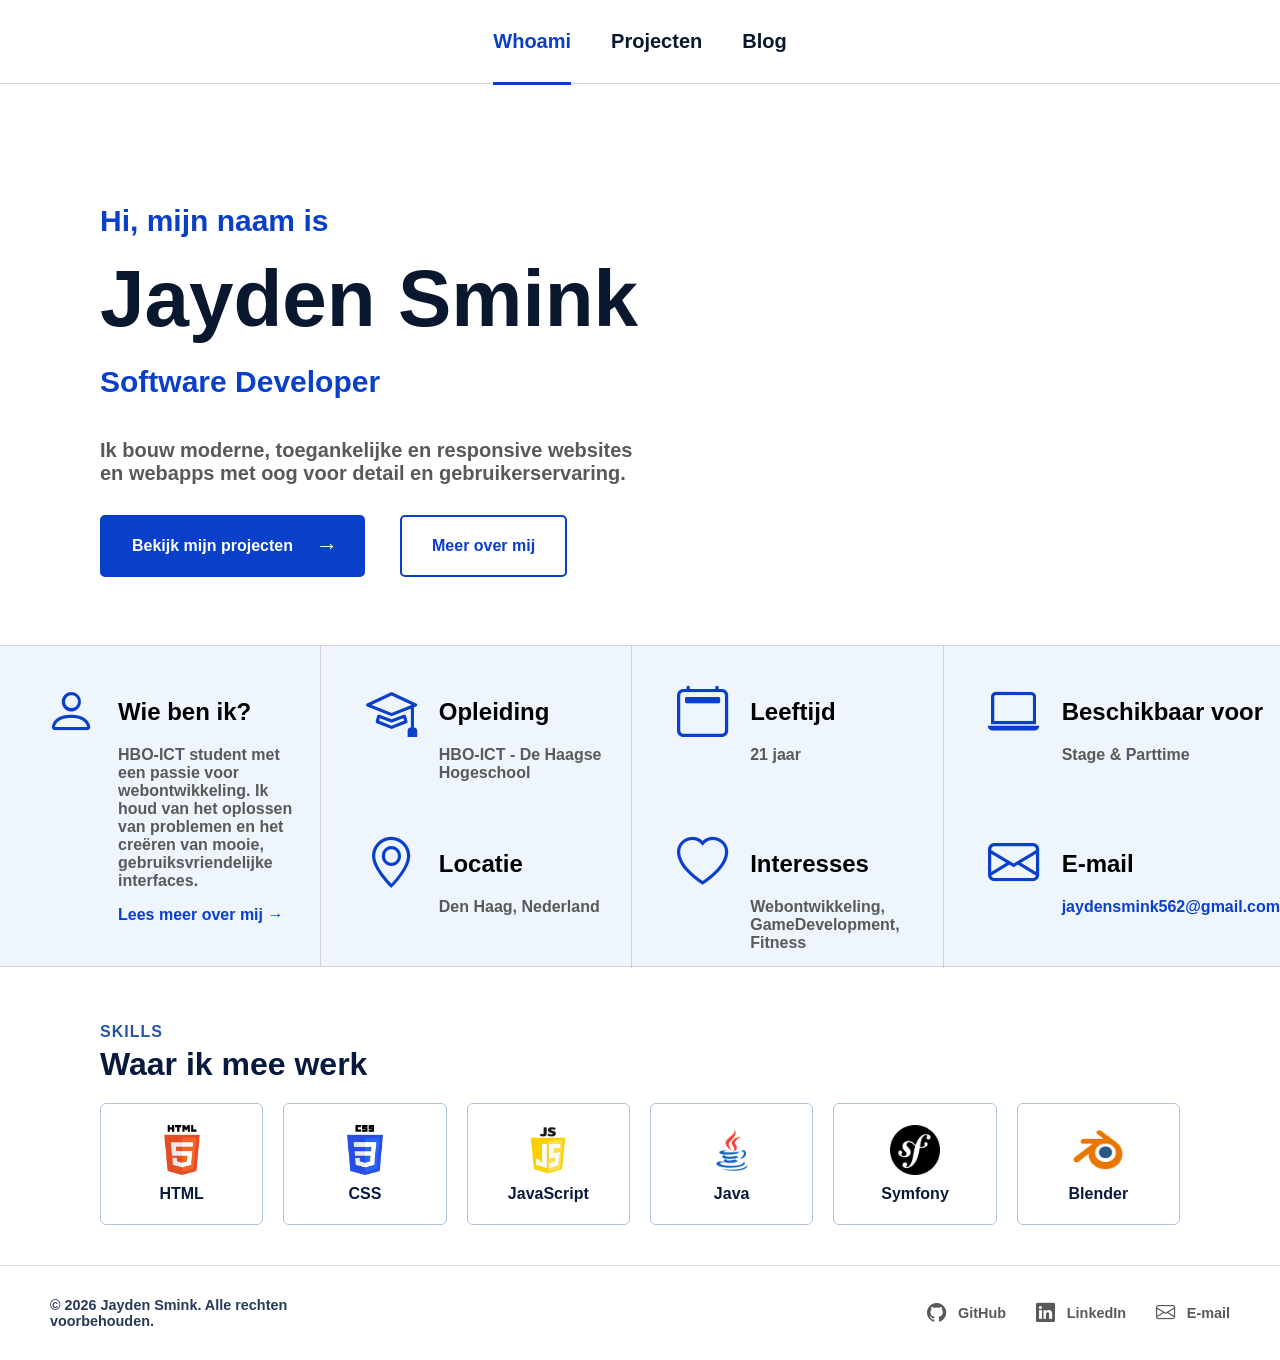
==== index.html @ 3eda07d3 "Finished Whoami page" ====
<!DOCTYPE html>
<html lang="nl">

<head>
    <meta charset="UTF-8">
    <meta name="viewport" content="width=device-width, initial-scale=1.0">
    <link rel="stylesheet" href="style.css">
    <link rel="stylesheet" href="https://cdn.jsdelivr.net/npm/bootstrap-icons@1.13.1/font/bootstrap-icons.min.css">
    <title>Portfolio Jayden Smink</title>
</head>

<body>
    <header class="site-header">
        <nav class="main-nav" aria-label="Hoofdnavigatie">
            <ul>
                <li><a class="active nav-item" href="index.html">Whoami</a></li>
                <li><a class="nav-item" href="projects.html">Projecten</a></li>
                <li><a class="nav-item" href="blog.html">Blog</a></li>
            </ul>
        </nav>
    </header>

    <main>
        <section class="intro">
            <p class="intro-text">Hi, mijn naam is</p>

            <h1>Jayden Smink</h1>
            <h2>Software Developer</h2>

            <p class="description">
                Ik bouw moderne, toegankelijke en responsive websites <br>
                en webapps met oog voor detail en gebruikerservaring.
            </p>

            <a class="project-button" href="projects.html">
                Bekijk mijn projecten
            </a>

            <a class="blog-button" href="blog.html">
                Meer over mij
            </a>
        </section>
        <section class="about-me">
            <article class="about-intro">
                <div class="about-title">
                    <i class="bi bi-person"></i>
                    <div>
                        <h2>Wie ben ik?</h2>
                        <p>HBO-ICT student met een passie voor webontwikkeling.
                            Ik houd van het oplossen van problemen en het creëren van mooie,
                            gebruiksvriendelijke interfaces.
                        </p>
                        <a href="blog.html">Lees meer over mij →</a>
                    </div>
                </div>
            </article>
            <div class="about-me-items">
                <article class="about-item">
                    <div class="about-title">
                        <i class="bi bi-mortarboard"></i>
                        <div>
                            <h2>Opleiding</h2>
                            <p>HBO-ICT - De Haagse Hogeschool</p>
                        </div>
                    </div>
                </article>
                <article class="about-item">
                    <div class="about-title">
                        <i class="bi bi-calendar2"></i>
                        <div>
                            <h2>Leeftijd</h2>
                            <p>21 jaar</p>
                        </div>
                    </div>
                </article>
                <article class="about-item no-border">
                    <div class="about-title">
                        <i class="bi bi-laptop"></i>
                        <div>
                            <h2>Beschikbaar voor</h2>
                            <p>Stage & Parttime</p>
                        </div>
                    </div>
                </article>
                <article class="about-item">
                    <div class="about-title">
                        <i class="bi bi-geo-alt"></i>
                        <div>
                            <h2>Locatie</h2>
                            <p>Den Haag, Nederland</p>
                        </div>
                    </div>
                </article>
                <article class="about-item">
                    <div class="about-title">
                        <i class="bi bi-heart"></i>
                        <div>
                            <h2>Interesses</h2>
                            <p>Webontwikkeling, GameDevelopment, Fitness</p>
                        </div>
                    </div>
                </article>
                <article class="about-item no-border">
                    <div class="about-title">
                        <i class="bi bi-envelope"></i>
                        <div>
                            <h2>E-mail</h2>
                            <a href="mailto:jaydensmink562@gmail.com">jaydensmink562@gmail.com</a>
                        </div>
                    </div>
                </article>
            </div>
        </section>
        <section class="skills-section">
            <p class="section-label">SKILLS</p>
            <h2>Waar ik mee werk</h2>

            <div class="skills-grid">
                <article class="skill-card">
                    <img src="img/html.png" alt="HTML logo">
                    <h3>HTML</h3>
                </article>

                <article class="skill-card">
                    <img src="img/css.png" alt="CSS logo">
                    <h3>CSS</h3>
                </article>

                <article class="skill-card">
                    <img src="img/js.png" alt="JavaScript logo">
                    <h3>JavaScript</h3>
                </article>

                <article class="skill-card">
                    <img src="img/java.png" alt="Java logo">
                    <h3>Java</h3>
                </article>

                <article class="skill-card">
                    <img src="img/symfony.png" alt="Symfony logo">
                    <h3>Symfony</h3>
                </article>

                <article class="skill-card">
                    <img src="img/blender.png" alt="Blender logo">
                    <h3>Blender</h3>
                </article>
            </div>
        </section>
    </main>

    <footer class="site-footer">
    <p>
        © 2026 Jayden Smink. Alle rechten voorbehouden.
    </p>

    <nav class="footer-links" aria-label="Sociale links">
        <a href="https://github.com/jayden-smink/" target="_blank">
            <i class="bi bi-github" aria-hidden="true"></i>
            GitHub
        </a>

        <a href="https://www.linkedin.com/in/jayden-smink-52a112410/" target="_blank">
            <i class="bi bi-linkedin" aria-hidden="true"></i>
            LinkedIn
        </a>

        <a href="mailto:jaydensmink562@gmail.com">
            <i class="bi bi-envelope" aria-hidden="true"></i>
            E-mail
        </a>
    </nav>
</footer>
</body>

</html>
---- style.css ----
* {
    font-family: Arial, Helvetica, sans-serif;
    font-weight: bold;
}

body {
    margin: 0;
}

nav {
    width: 100%;
    border-bottom: 1px solid #d3d3d3;
    padding-top: 30px;
    padding-bottom: 30px;

    position: relative;
}

nav ul {
    display: flex;
    justify-content: center;
    gap: 40px;

    list-style: none;
    padding: 0;
    margin: 0;
}

nav a {
    text-decoration: none;
    color: #09182E;
    font-weight: bold;
    font-size: 20px;
}

.nav-item {
    transition: 0.3s;
}

.nav-item:hover {
    color: #0A3FCA;
}

.active {
    color: #0A3FCA;
    border-bottom: 3px solid;
    padding-bottom: 30px;
}

/* Contact button
.contact-button {
    position: absolute;
    right: 40px;
    top: 50%;
    transform: translateY(-50%);

    padding: 8px 16px;
    border: 2px solid #0A3FCA;
    color: #0A3FCA;
    border-radius: 5px;

    transition: 0.3s;
}

.contact-button:hover {
    background-color: #0A3FCA;
    color: white;
}
*/

.intro {
    margin-top: 120px;
}

.intro-text {
    font-weight: bold;
    font-size: 30px;
    color: #0A3FCA;

    margin: 0 0 15px 0;
    padding-left: 100px;
}

.intro h1 {
    font-weight: bold;
    font-size: 80px;
    color: #09182E;

    margin: 0 0 20px 0;
    padding-left: 100px;
}

.intro h2{
    font-weight: bold;
    font-size: 30px;
    color: #0A3FCA;

    margin: 0 0 40px 0;
    padding-left: 100px;
}

.description {
    font-weight: bold;
    font-size: 20px;
    color: #595959;

    margin: 0 0 30px 0;
    padding-left: 100px;
}

.project-button {
    position: absolute;

    font-weight: bold;

    margin-left: 100px;
    padding: 20px 70px 20px 30px;

    border: 2px solid #0A3FCA;
    background-color: #0A3FCA;
    color: white;

    border-radius: 5px;
    text-decoration: none;
}

.project-button::after {
    content: "→";

    position: absolute;
    right: 25px;
    top: 50%;

    transform: translateY(-50%);

    font-size: 22px;
}

.blog-button {
    position: absolute;

    font-weight: bold;

    margin-left: 400px;
    padding: 20px 30px;

    border: 2px solid #0A3FCA;
    color: #0A3FCA;

    border-radius: 5px;
    text-decoration: none;

    transition: 0.3s;
}

.blog-button:hover {
    background-color: #0A3FCA;
    color: white;
}

.about-me{
    display: flex;
    margin-top: 160px;
    background-color: #EFF5FD;
    width: 100%;
    height: 20em;
    border-top: 1px solid #d3d3d3;
    border-bottom: 1px solid #d3d3d3;
}

.about-me p{
    color: #595959;
    padding-right: 1em;
}

.about-me a{
    color: #0A3FCA;
    text-decoration: none;
}

.about-intro {
    display: flex;
    flex: 1;
    width: 250px;
    border-right: 1px solid #d3d3d3;
}

.about-me-items{
    display: grid;
    grid-template-columns: repeat(3, 1fr);
    flex: 3;
}

.about-item{
    border-right: 1px solid #d3d3d3;
}

.about-title {
    display: flex;
    align-items: flex-start;
    gap: 0.75rem;
    padding-top: 2em;
    padding-left: 2.8em;
}

.no-border {
    border-right: none;
}

.bi {
    color: #0A3FCA;
    font-size: 3.2em;
    font-weight: bold;
    padding-right: 0.2em;
    padding-top: 0.1em;
}

.skills-section {
    padding: 40px 100px;
}

.section-label {
    color: #2356A9;
    font-weight: bold;
    letter-spacing: 1px;
    margin-bottom: 5px;
}

.skills-section h2 {
    margin: 0 0 20px;
    color: #071A3D;
    font-size: 2rem;
}

.skills-grid {
    display: grid;
    grid-template-columns: repeat(6, 1fr);
    gap: 20px;
}

.skill-card {
    border: 1px solid #AFC3DF;
    border-radius: 6px;

    min-height: 120px;

    display: flex;
    flex-direction: column;
    align-items: center;
    justify-content: center;

    text-align: center;
}

.skill-card i {
    font-size: 2.7rem;
    color: #2356A9;
    margin-bottom: 8px;
}
.skill-card img {
    width: 50px;
    height: 50px;
    object-fit: contain;
    margin-bottom: 10px;
}

.skill-card h3 {
    margin: 0;
    font-size: 1rem;
    color: #071A3D;
}

.site-footer {
    display: flex;
    justify-content: space-between;
    align-items: center;

    padding: 5px 50px;

    border-top: 1px solid #d6dce5;
    background-color: #ffffff;
}

.site-footer p {
    margin: 0;
    color: #263A59;
    font-size: 0.9rem;
}

.footer-links {
    display: flex;
    justify-content: right;
    gap: 30px;
    border-bottom: none;
}

.footer-links a {
    display: flex;
    align-items: center;
    gap: 8px;

    color: #595959;
    text-decoration: none;
    font-size: 0.9rem;
}

.footer-links i {
    font-size: 1.2rem;
    color: #595959;
}

.footer-links a:hover {
    color: #2356A9;
}
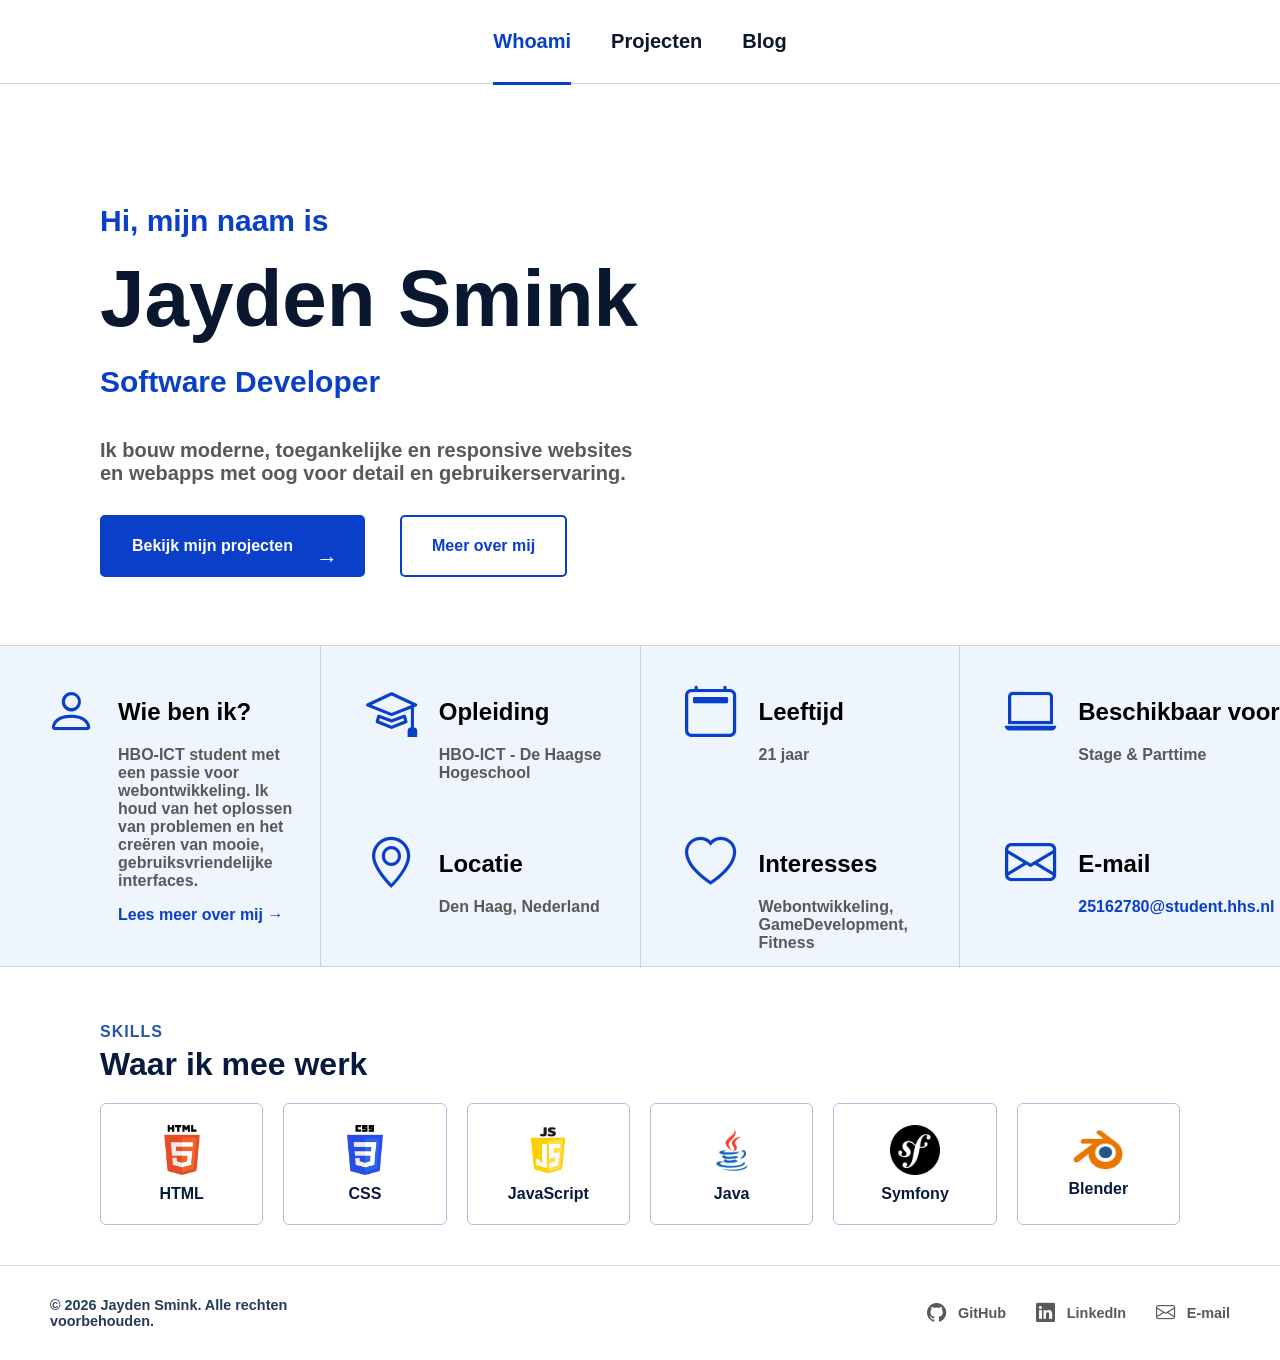
==== commit 47cb8661: "max-width & height test" ====
--- a/index.html
+++ b/index.html
@@ -105,7 +105,7 @@
                         <i class="bi bi-envelope"></i>
                         <div>
                             <h2>E-mail</h2>
-                            <a href="mailto:jaydensmink562@gmail.com">jaydensmink562@gmail.com</a>
+                            <a href="mailto:25162780@student.hhs.nl">25162780@student.hhs.nl</a>
                         </div>
                     </div>
                 </article>
@@ -165,7 +165,7 @@
             LinkedIn
         </a>
 
-        <a href="mailto:jaydensmink562@gmail.com">
+        <a href="mailto:25162780@student.hhs.nl">
             <i class="bi bi-envelope" aria-hidden="true"></i>
             E-mail
         </a>
--- a/style.css
+++ b/style.css
@@ -131,7 +131,7 @@
     right: 25px;
     top: 50%;
 
-    transform: translateY(-50%);
+    /* transform: translateY(-50%); */
 
     font-size: 22px;
 }
@@ -258,10 +258,15 @@
     margin-bottom: 8px;
 }
 .skill-card img {
-    width: 50px;
-    height: 50px;
+    max-width: 50px;
+    max-height: 50px;
     object-fit: contain;
     margin-bottom: 10px;
+}
+
+img {
+    max-width: 100%;
+    height: auto;
 }
 
 .skill-card h3 {
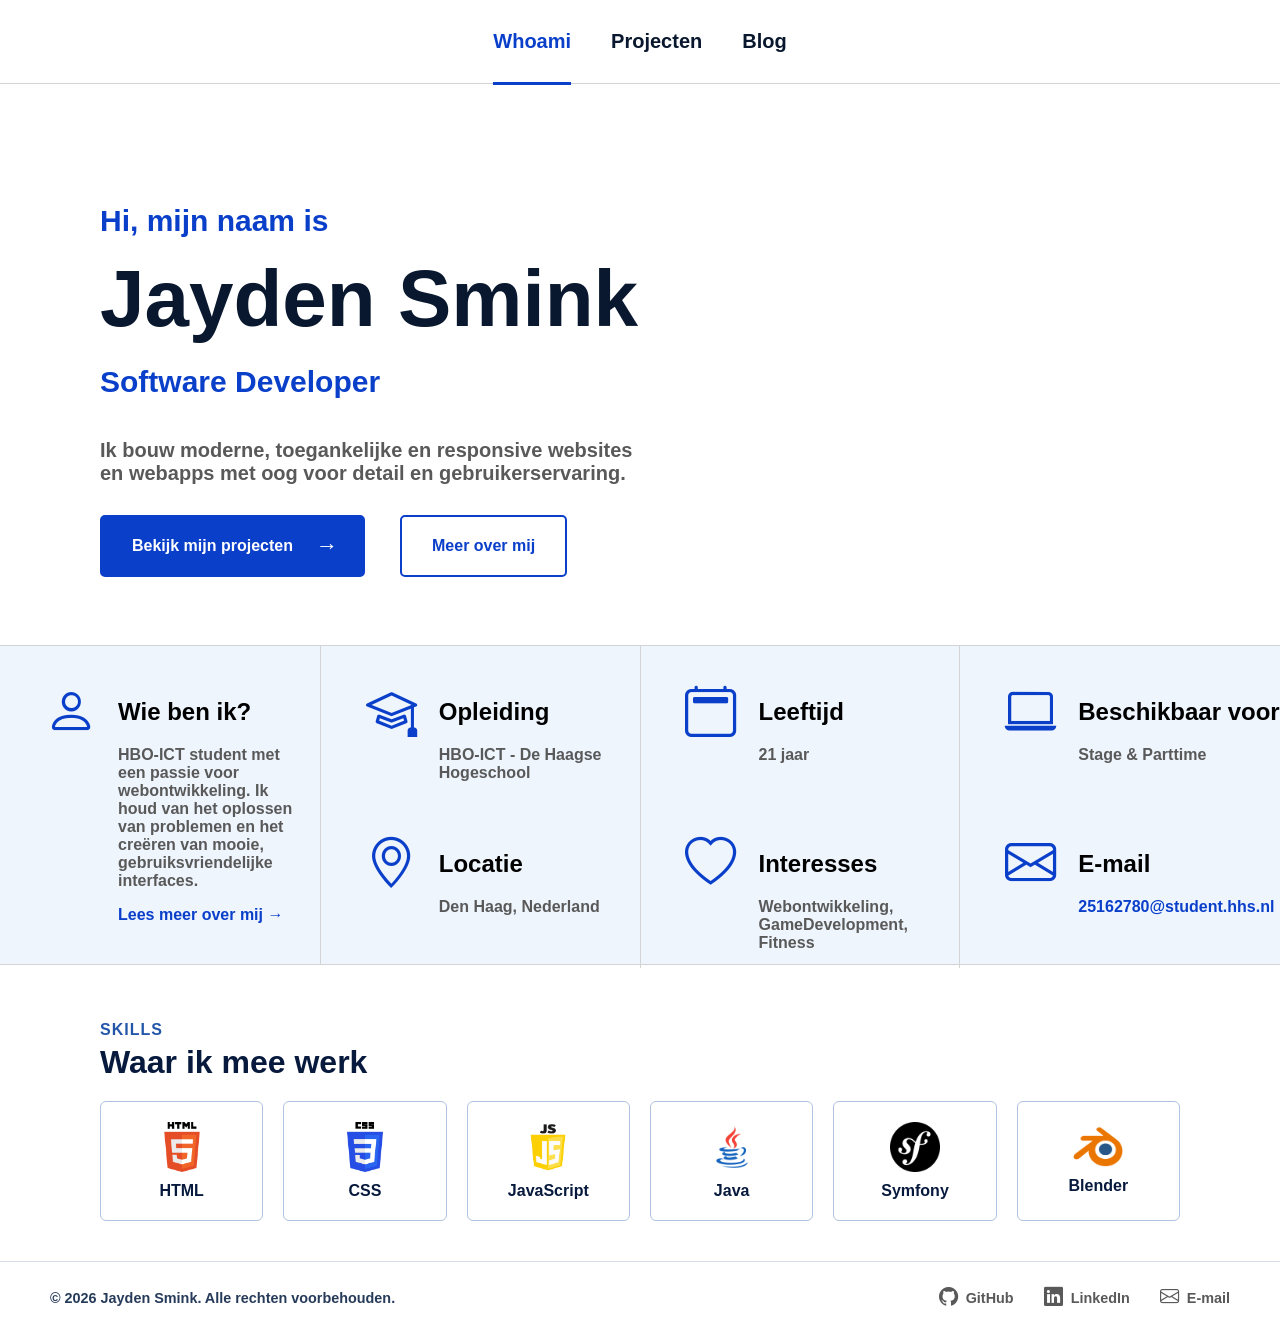
==== commit 72df9026: "index verplaatst Ik had de index in een HTML mapje zitten, waardoor (als ik de site opzocht) hij nie" ====
--- a/index.html
+++ b/index.html
@@ -4,7 +4,7 @@
 <head>
     <meta charset="UTF-8">
     <meta name="viewport" content="width=device-width, initial-scale=1.0">
-    <link rel="stylesheet" href="style.css">
+    <link rel="stylesheet" href="/css/style.css">
     <link rel="stylesheet" href="https://cdn.jsdelivr.net/npm/bootstrap-icons@1.13.1/font/bootstrap-icons.min.css">
     <title>Portfolio Jayden Smink</title>
 </head>
@@ -13,9 +13,9 @@
     <header class="site-header">
         <nav class="main-nav" aria-label="Hoofdnavigatie">
             <ul>
-                <li><a class="active nav-item" href="index.html">Whoami</a></li>
-                <li><a class="nav-item" href="projects.html">Projecten</a></li>
-                <li><a class="nav-item" href="blog.html">Blog</a></li>
+                <li><a class="active nav-item" href="#">Whoami</a></li>
+                <li><a class="nav-item" href="html/projects.html">Projecten</a></li>
+                <li><a class="nav-item" href="html/blog.html">Blog</a></li>
             </ul>
         </nav>
     </header>
@@ -32,7 +32,7 @@
                 en webapps met oog voor detail en gebruikerservaring.
             </p>
 
-            <a class="project-button" href="projects.html">
+            <a class="project-button" href="/projects.html">
                 Bekijk mijn projecten
             </a>
 
@@ -117,32 +117,32 @@
 
             <div class="skills-grid">
                 <article class="skill-card">
-                    <img src="img/html.png" alt="HTML logo">
+                    <img src="/img/html.png" alt="HTML logo">
                     <h3>HTML</h3>
                 </article>
 
                 <article class="skill-card">
-                    <img src="img/css.png" alt="CSS logo">
+                    <img src="/img/css.png" alt="CSS logo">
                     <h3>CSS</h3>
                 </article>
 
                 <article class="skill-card">
-                    <img src="img/js.png" alt="JavaScript logo">
+                    <img src="/img/js.png" alt="JavaScript logo">
                     <h3>JavaScript</h3>
                 </article>
 
                 <article class="skill-card">
-                    <img src="img/java.png" alt="Java logo">
+                    <img src="/img/java.png" alt="Java logo">
                     <h3>Java</h3>
                 </article>
 
                 <article class="skill-card">
-                    <img src="img/symfony.png" alt="Symfony logo">
+                    <img src="/img/symfony.png" alt="Symfony logo">
                     <h3>Symfony</h3>
                 </article>
 
                 <article class="skill-card">
-                    <img src="img/blender.png" alt="Blender logo">
+                    <img src="/img/blender.png" alt="Blender logo">
                     <h3>Blender</h3>
                 </article>
             </div>
@@ -150,27 +150,30 @@
     </main>
 
     <footer class="site-footer">
-    <p>
-        © 2026 Jayden Smink. Alle rechten voorbehouden.
-    </p>
+        <p>
+            © 2026 Jayden Smink. Alle rechten voorbehouden.
+        </p>
 
-    <nav class="footer-links" aria-label="Sociale links">
-        <a href="https://github.com/jayden-smink/" target="_blank">
-            <i class="bi bi-github" aria-hidden="true"></i>
-            GitHub
-        </a>
+        <nav class="footer-links" aria-label="Sociale links">
+            <a href="https://github.com/jayden-smink/" target="_blank">
+                <i class="bi bi-github" aria-hidden="true"></i>
+                GitHub
+            </a>
 
-        <a href="https://www.linkedin.com/in/jayden-smink-52a112410/" target="_blank">
-            <i class="bi bi-linkedin" aria-hidden="true"></i>
-            LinkedIn
-        </a>
+            <a href="https://www.linkedin.com/in/jayden-smink-52a112410/" target="_blank">
+                <i class="bi bi-linkedin" aria-hidden="true"></i>
+                LinkedIn
+            </a>
 
-        <a href="mailto:25162780@student.hhs.nl">
-            <i class="bi bi-envelope" aria-hidden="true"></i>
-            E-mail
-        </a>
-    </nav>
-</footer>
+            <a href="mailto:25162780@student.hhs.nl">
+                <i class="bi bi-envelope" aria-hidden="true"></i>
+                E-mail
+            </a>
+        </nav>
+    </footer>
+
+    <script src="/js/script.js"></script>
+
 </body>
 
 </html>
--- a/css/style.css
+++ b/css/style.css
@@ -0,0 +1,791 @@
+* {
+    font-family: Arial, Helvetica, sans-serif;
+    font-weight: bold;
+    box-sizing: border-box;
+}
+
+body {
+    margin: 0;
+    min-height: 100vh;
+    display: flex;
+    flex-direction: column;
+}
+
+main {
+    flex: 1;
+}
+
+nav {
+    width: 100%;
+    border-bottom: 1px solid #d3d3d3;
+    padding-top: 30px;
+    padding-bottom: 30px;
+    position: relative;
+}
+
+nav ul {
+    display: flex;
+    justify-content: center;
+    gap: 40px;
+    list-style: none;
+    padding: 0;
+    margin: 0;
+}
+
+nav a {
+    text-decoration: none;
+    color: #09182E;
+    font-weight: bold;
+    font-size: 20px;
+}
+
+.nav-item {
+    transition: 0.3s;
+}
+
+.nav-item:hover {
+    color: #0A3FCA;
+}
+
+.active {
+    color: #0A3FCA;
+    border-bottom: 3px solid;
+    padding-bottom: 30px;
+}
+
+.intro {
+    margin-top: 120px;
+}
+
+.intro-text {
+    font-weight: bold;
+    font-size: 30px;
+    color: #0A3FCA;
+    margin: 0 0 15px 0;
+    padding-left: 100px;
+}
+
+.intro h1 {
+    font-weight: bold;
+    font-size: 80px;
+    color: #09182E;
+    margin: 0 0 20px 0;
+    padding-left: 100px;
+}
+
+.intro h2 {
+    font-weight: bold;
+    font-size: 30px;
+    color: #0A3FCA;
+    margin: 0 0 40px 0;
+    padding-left: 100px;
+}
+
+.description {
+    font-weight: bold;
+    font-size: 20px;
+    color: #595959;
+    margin: 0 0 30px 0;
+    padding-left: 100px;
+}
+
+.project-button {
+    position: absolute;
+    font-weight: bold;
+    margin-left: 100px;
+    padding: 20px 70px 20px 30px;
+    border: 2px solid #0A3FCA;
+    background-color: #0A3FCA;
+    color: white;
+    border-radius: 5px;
+    text-decoration: none;
+}
+
+.project-button::after {
+    content: "→";
+    position: absolute;
+    right: 25px;
+    top: 50%;
+    transform: translateY(-50%);
+    font-size: 22px;
+}
+
+.blog-button {
+    position: absolute;
+    font-weight: bold;
+    margin-left: 400px;
+    padding: 20px 30px;
+    border: 2px solid #0A3FCA;
+    color: #0A3FCA;
+    border-radius: 5px;
+    text-decoration: none;
+    transition: 0.3s;
+}
+
+.blog-button:hover {
+    background-color: #0A3FCA;
+    color: white;
+}
+
+.about-me {
+    display: flex;
+    margin-top: 160px;
+    background-color: #EFF5FD;
+    width: 100%;
+    height: 20em;
+    border-top: 1px solid #d3d3d3;
+    border-bottom: 1px solid #d3d3d3;
+}
+
+.about-me p {
+    color: #595959;
+    padding-right: 1em;
+}
+
+.about-me a {
+    color: #0A3FCA;
+    text-decoration: none;
+}
+
+.about-intro {
+    display: flex;
+    flex: 1;
+    width: 250px;
+    border-right: 1px solid #d3d3d3;
+}
+
+.about-me-items {
+    display: grid;
+    grid-template-columns: repeat(3, 1fr);
+    flex: 3;
+}
+
+.about-item {
+    border-right: 1px solid #d3d3d3;
+}
+
+.about-title {
+    display: flex;
+    align-items: flex-start;
+    gap: 0.75rem;
+    padding-top: 2em;
+    padding-left: 2.8em;
+}
+
+.no-border {
+    border-right: none;
+}
+
+.bi {
+    color: #0A3FCA;
+    font-size: 3.2em;
+    font-weight: bold;
+    padding-right: 0.2em;
+    padding-top: 0.1em;
+}
+
+.skills-section {
+    padding: 40px 100px;
+}
+
+.section-label {
+    color: #2356A9;
+    font-weight: bold;
+    letter-spacing: 1px;
+    margin-bottom: 5px;
+}
+
+.skills-section h2 {
+    margin: 0 0 20px;
+    color: #071A3D;
+    font-size: 2rem;
+}
+
+.skills-grid {
+    display: grid;
+    grid-template-columns: repeat(6, 1fr);
+    gap: 20px;
+}
+
+.skill-card {
+    border: 1px solid #AFC3DF;
+    border-radius: 6px;
+    min-height: 120px;
+    display: flex;
+    flex-direction: column;
+    align-items: center;
+    justify-content: center;
+    text-align: center;
+}
+
+.skill-card i {
+    font-size: 2.7rem;
+    color: #2356A9;
+    margin-bottom: 8px;
+}
+
+.skill-card img {
+    max-width: 50px;
+    max-height: 50px;
+    object-fit: contain;
+    margin-bottom: 10px;
+}
+
+img {
+    max-width: 100%;
+    height: auto;
+}
+
+.skill-card h3 {
+    margin: 0;
+    font-size: 1rem;
+    color: #071A3D;
+}
+
+.site-footer {
+    display: flex;
+    justify-content: space-between;
+    align-items: center;
+    padding: 25px 50px;
+    border-top: 1px solid #d6dce5;
+    background-color: #ffffff;
+}
+
+.site-footer p {
+    margin: 0;
+    color: #263A59;
+    font-size: 0.9rem;
+}
+
+.footer-links {
+    display: flex;
+    justify-content: right;
+    align-items: center;
+    gap: 30px;
+    border-bottom: none;
+    width: auto;
+    padding-top: 0;
+    padding-bottom: 0;
+    margin: 0;
+    position: static;
+}
+
+.footer-links a {
+    display: flex;
+    align-items: center;
+    gap: 8px;
+    color: #595959;
+    text-decoration: none;
+    font-size: 0.9rem;
+}
+
+.footer-links i {
+    font-size: 1.2rem;
+    color: #595959;
+    padding: 0;
+}
+
+.footer-links a:hover {
+    color: #2356A9;
+}
+
+.project-intro {
+    margin-top: 120px;
+}
+
+.project-intro h1 {
+    font-weight: bold;
+    font-size: 60px;
+    color: #09182E;
+    margin: 0 0 20px 0;
+    padding-left: 100px;
+}
+
+.projects {
+    display: grid;
+    grid-template-columns: repeat(3, 1fr);
+    gap: 20px;
+    margin-top: 40px;
+    margin-bottom: 40px;
+    padding: 0 40px;
+}
+
+.project-card {
+    border: 1px solid #d3d3d3;
+    border-radius: 8px;
+    padding: 16px;
+    display: flex;
+    gap: 20px;
+    min-width: 0;
+}
+
+.project-image {
+    width: 45%;
+    object-fit: cover;
+    border-radius: 6px;
+}
+
+.project-content {
+    flex: 1;
+    min-width: 0;
+}
+
+.project-title {
+    margin-top: 0;
+    margin-bottom: 10px;
+    font-size: 20px;
+    color: #09182E;
+}
+
+.project-description {
+    font-weight: normal;
+    line-height: 1.5;
+    color: #46546A;
+}
+
+.project-technologies {
+    display: flex;
+    flex-wrap: wrap;
+    gap: 8px;
+    list-style: none;
+    padding: 0;
+}
+
+.project-technologies li {
+    background-color: #F1F5FB;
+    padding: 6px 10px;
+    border-radius: 20px;
+    font-size: 14px;
+    font-weight: normal;
+}
+
+.project-link {
+    display: inline-block;
+    margin-top: 10px;
+    color: #2356A9;
+    text-decoration: none;
+}
+
+.project-filters {
+    display: flex;
+    gap: 12px;
+    flex-wrap: wrap;
+    margin-top: 100px;
+    margin-left: 50px;
+}
+
+.filter-button {
+    border: 1px solid #d3d3d3;
+    background-color: white;
+    color: #09182E;
+    padding: 10px 20px;
+    border-radius: 8px;
+    font-size: 15px;
+    font-weight: bold;
+    cursor: pointer;
+    transition: 0.2s;
+}
+
+.filter-button:hover {
+    border-color: #2356A9;
+    color: #2356A9;
+}
+
+.active-filter {
+    background-color: #2356A9;
+    border-color: #2356A9;
+    color: white;
+}
+
+.active-filter:hover {
+    color: white;
+}
+
+.blog-intro {
+    margin-top: 120px;
+}
+
+.blog-intro h1 {
+    font-weight: bold;
+    font-size: 60px;
+    color: #09182E;
+    margin: 0;
+    padding-left: 100px;
+}
+
+.blog-posts {
+    display: flex;
+    flex-direction: column;
+    gap: 20px;
+    padding: 80px 100px 40px;
+}
+
+.blog-card {
+    border: 1px solid #d3d3d3;
+    border-radius: 8px;
+    padding: 25px;
+    background-color: white;
+}
+
+.blog-header {
+    display: flex;
+    justify-content: space-between;
+    align-items: center;
+    gap: 30px;
+}
+
+.blog-date {
+    margin: 0 0 8px;
+    color: #2356A9;
+    font-size: 14px;
+}
+
+.blog-card h2 {
+    margin: 0;
+    color: #09182E;
+    font-size: 24px;
+}
+
+.blog-preview {
+    color: #595959;
+    font-weight: normal;
+    line-height: 1.6;
+    margin: 15px 0 0;
+}
+
+.blog-content {
+    margin-top: 20px;
+    border-top: 1px solid #d6dce5;
+    padding-top: 15px;
+}
+
+.blog-content p {
+    color: #595959;
+    font-weight: normal;
+    line-height: 1.6;
+}
+
+.blog-content p:first-child {
+    margin-top: 0;
+}
+
+.blog-content p:last-child {
+    margin-bottom: 0;
+}
+
+.blog-toggle {
+    border: 1px solid #2356A9;
+    border-radius: 6px;
+    background-color: white;
+    color: #2356A9;
+    padding: 10px 18px;
+    font-size: 14px;
+    cursor: pointer;
+    white-space: nowrap;
+    transition: 0.2s;
+}
+
+.blog-toggle:hover {
+    background-color: #2356A9;
+    color: white;
+}
+
+@media (max-width: 768px) {
+    nav ul {
+        gap: 25px;
+    }
+
+    nav a {
+        font-size: 18px;
+    }
+
+    .intro {
+        margin-top: 80px;
+    }
+
+    .intro-text,
+    .intro h1,
+    .intro h2,
+    .description {
+        padding-left: 40px;
+        padding-right: 40px;
+    }
+
+    .intro h1 {
+        font-size: 60px;
+    }
+
+    .intro h2 {
+        font-size: 26px;
+    }
+
+    .project-button {
+        margin-left: 40px;
+    }
+
+    .blog-button {
+        margin-left: 340px;
+    }
+
+    .about-me {
+        height: auto;
+        flex-direction: column;
+    }
+
+    .about-intro {
+        width: 100%;
+        border-right: none;
+        border-bottom: 1px solid #d3d3d3;
+    }
+
+    .about-me-items {
+        grid-template-columns: repeat(2, 1fr);
+    }
+
+    .skills-section {
+        padding-left: 40px;
+        padding-right: 40px;
+    }
+
+    .skills-grid {
+        grid-template-columns: repeat(3, 1fr);
+    }
+
+    .project-intro {
+        margin-top: 80px;
+    }
+
+    .project-intro .intro-text,
+    .project-intro h1 {
+        padding-left: 40px;
+        padding-right: 40px;
+    }
+
+    .project-filters {
+        margin-left: 40px;
+        margin-right: 40px;
+    }
+
+    .projects {
+        grid-template-columns: repeat(2, 1fr);
+        padding-left: 40px;
+        padding-right: 40px;
+    }
+
+    .project-card {
+        flex-direction: column;
+    }
+
+    .project-image {
+        width: 100%;
+    }
+
+    .blog-intro {
+        margin-top: 80px;
+    }
+
+    .blog-intro .intro-text,
+    .blog-intro h1 {
+        padding-left: 40px;
+        padding-right: 40px;
+    }
+
+    .blog-posts {
+        padding: 60px 40px 40px;
+    }
+
+    .site-footer {
+        padding-left: 40px;
+        padding-right: 40px;
+    }
+}
+
+@media (max-width: 480px) {
+    nav {
+        padding-top: 20px;
+        padding-bottom: 20px;
+    }
+
+    nav ul {
+        gap: 18px;
+    }
+
+    nav a {
+        font-size: 16px;
+    }
+
+    .active {
+        padding-bottom: 20px;
+    }
+
+    .intro {
+        margin-top: 60px;
+    }
+
+    .intro-text,
+    .intro h1,
+    .intro h2,
+    .description {
+        padding-left: 20px;
+        padding-right: 20px;
+    }
+
+    .intro-text {
+        font-size: 22px;
+    }
+
+    .intro h1 {
+        font-size: 44px;
+    }
+
+    .intro h2 {
+        font-size: 22px;
+    }
+
+    .description {
+        font-size: 17px;
+    }
+
+    .project-button,
+    .blog-button {
+        position: relative;
+        display: block;
+        width: calc(100% - 40px);
+        margin-left: 20px;
+        margin-right: 20px;
+        text-align: center;
+    }
+
+    .project-button {
+        margin-top: 10px;
+    }
+
+    .blog-button {
+        margin-top: 80px;
+    }
+
+    .about-me {
+        margin-top: 80px;
+        height: auto;
+        flex-direction: column;
+    }
+
+    .about-intro {
+        width: 100%;
+        min-width: 0;
+        border-right: none;
+        border-bottom: 1px solid #d3d3d3;
+    }
+
+    .about-me-items {
+        grid-template-columns: 1fr;
+    }
+
+    .about-item {
+        border-right: none;
+        border-bottom: 1px solid #d3d3d3;
+    }
+
+    .about-title {
+        padding-left: 20px;
+        padding-right: 20px;
+    }
+
+    .skills-section {
+        padding: 40px 20px;
+    }
+
+    .skills-grid {
+        grid-template-columns: repeat(2, 1fr);
+        gap: 12px;
+    }
+
+    .project-intro {
+        margin-top: 60px;
+    }
+
+    .project-intro .intro-text,
+    .project-intro h1 {
+        padding-left: 20px;
+        padding-right: 20px;
+    }
+
+    .project-intro h1 {
+        font-size: 44px;
+    }
+
+    .project-filters {
+        margin-top: 60px;
+        margin-left: 20px;
+        margin-right: 20px;
+        gap: 8px;
+    }
+
+    .filter-button {
+        padding: 8px 14px;
+        font-size: 14px;
+    }
+
+    .projects {
+        grid-template-columns: 1fr;
+        padding-left: 20px;
+        padding-right: 20px;
+        margin-top: 25px;
+    }
+
+    .project-card {
+        flex-direction: column;
+    }
+
+    .project-image {
+        width: 100%;
+    }
+
+    .blog-intro {
+        margin-top: 60px;
+    }
+
+    .blog-intro .intro-text,
+    .blog-intro h1 {
+        padding-left: 20px;
+        padding-right: 20px;
+    }
+
+    .blog-intro h1 {
+        font-size: 44px;
+    }
+
+    .blog-posts {
+        padding: 50px 20px 30px;
+    }
+
+    .blog-card {
+        padding: 20px;
+    }
+
+    .blog-header {
+        flex-direction: column;
+        align-items: flex-start;
+        gap: 15px;
+    }
+
+    .blog-toggle {
+        width: 100%;
+    }
+
+    .site-footer {
+        flex-direction: column;
+        align-items: flex-start;
+        gap: 15px;
+        padding: 20px;
+    }
+
+    .footer-links {
+        width: auto;
+        flex-wrap: wrap;
+        justify-content: flex-start;
+        gap: 15px 25px;
+        padding-top: 0;
+        padding-bottom: 0;
+    }
+}
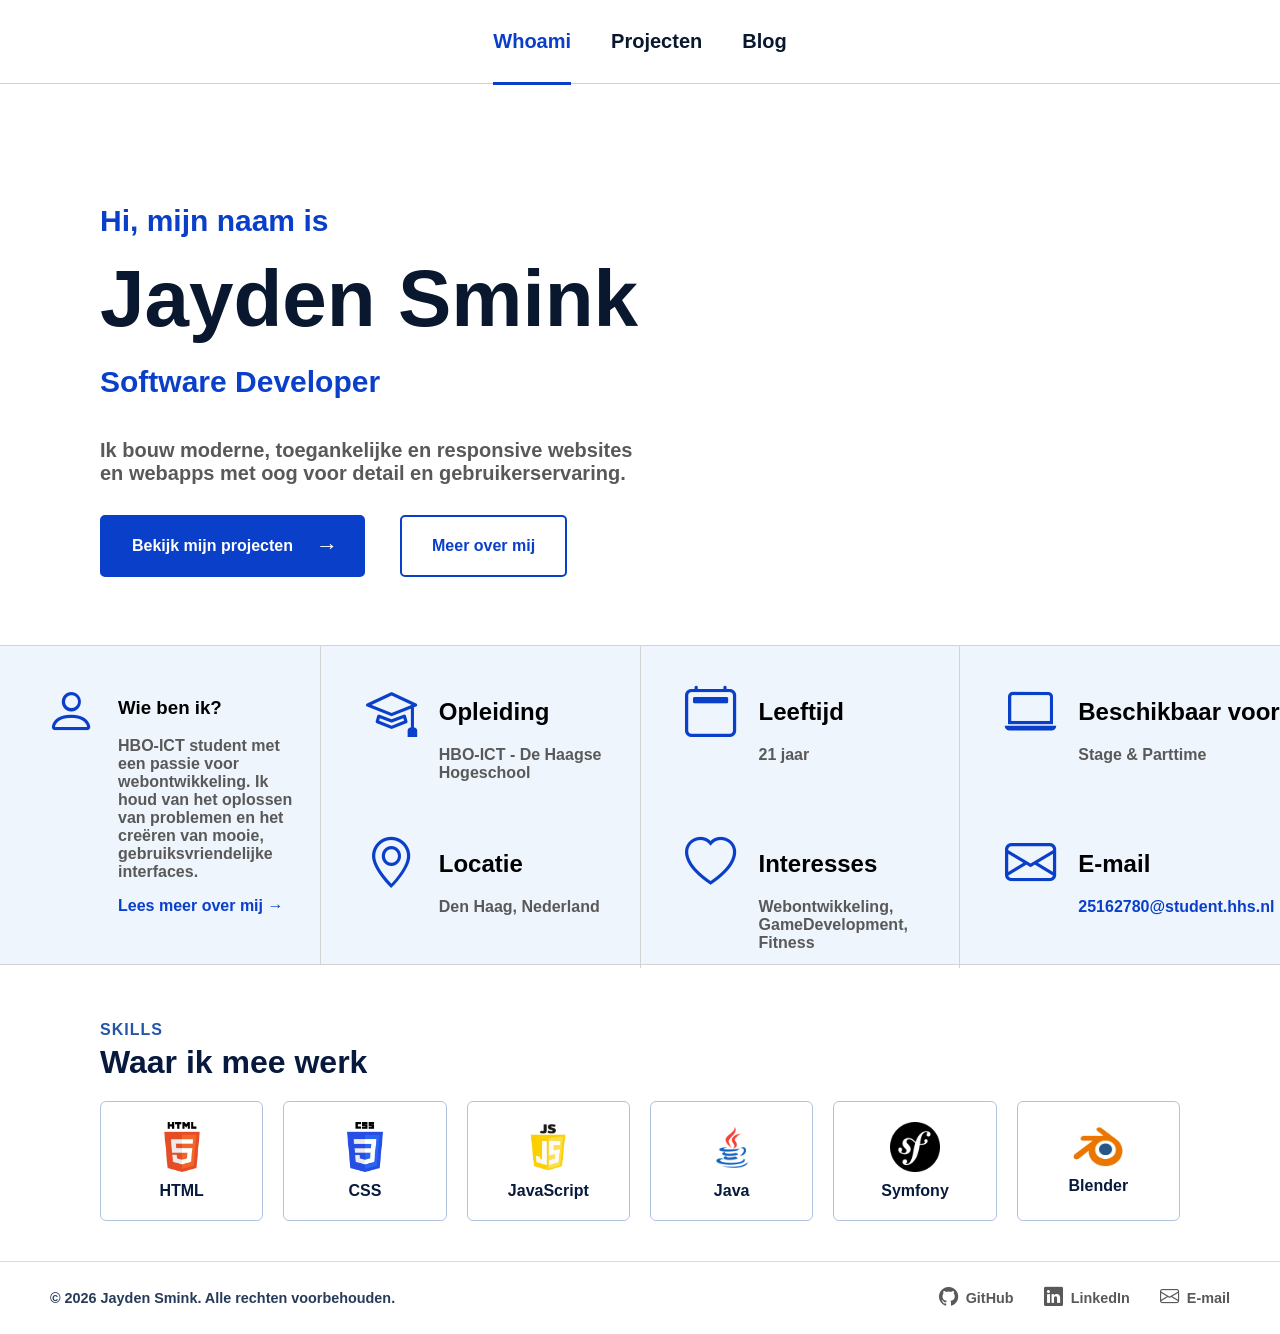
==== commit 7ddcd661: "h2 naar h1 aangepast voor w3c validator" ====
--- a/index.html
+++ b/index.html
@@ -45,7 +45,7 @@
                 <div class="about-title">
                     <i class="bi bi-person"></i>
                     <div>
-                        <h2>Wie ben ik?</h2>
+                        <h1>Wie ben ik?</h1>
                         <p>HBO-ICT student met een passie voor webontwikkeling.
                             Ik houd van het oplossen van problemen en het creëren van mooie,
                             gebruiksvriendelijke interfaces.
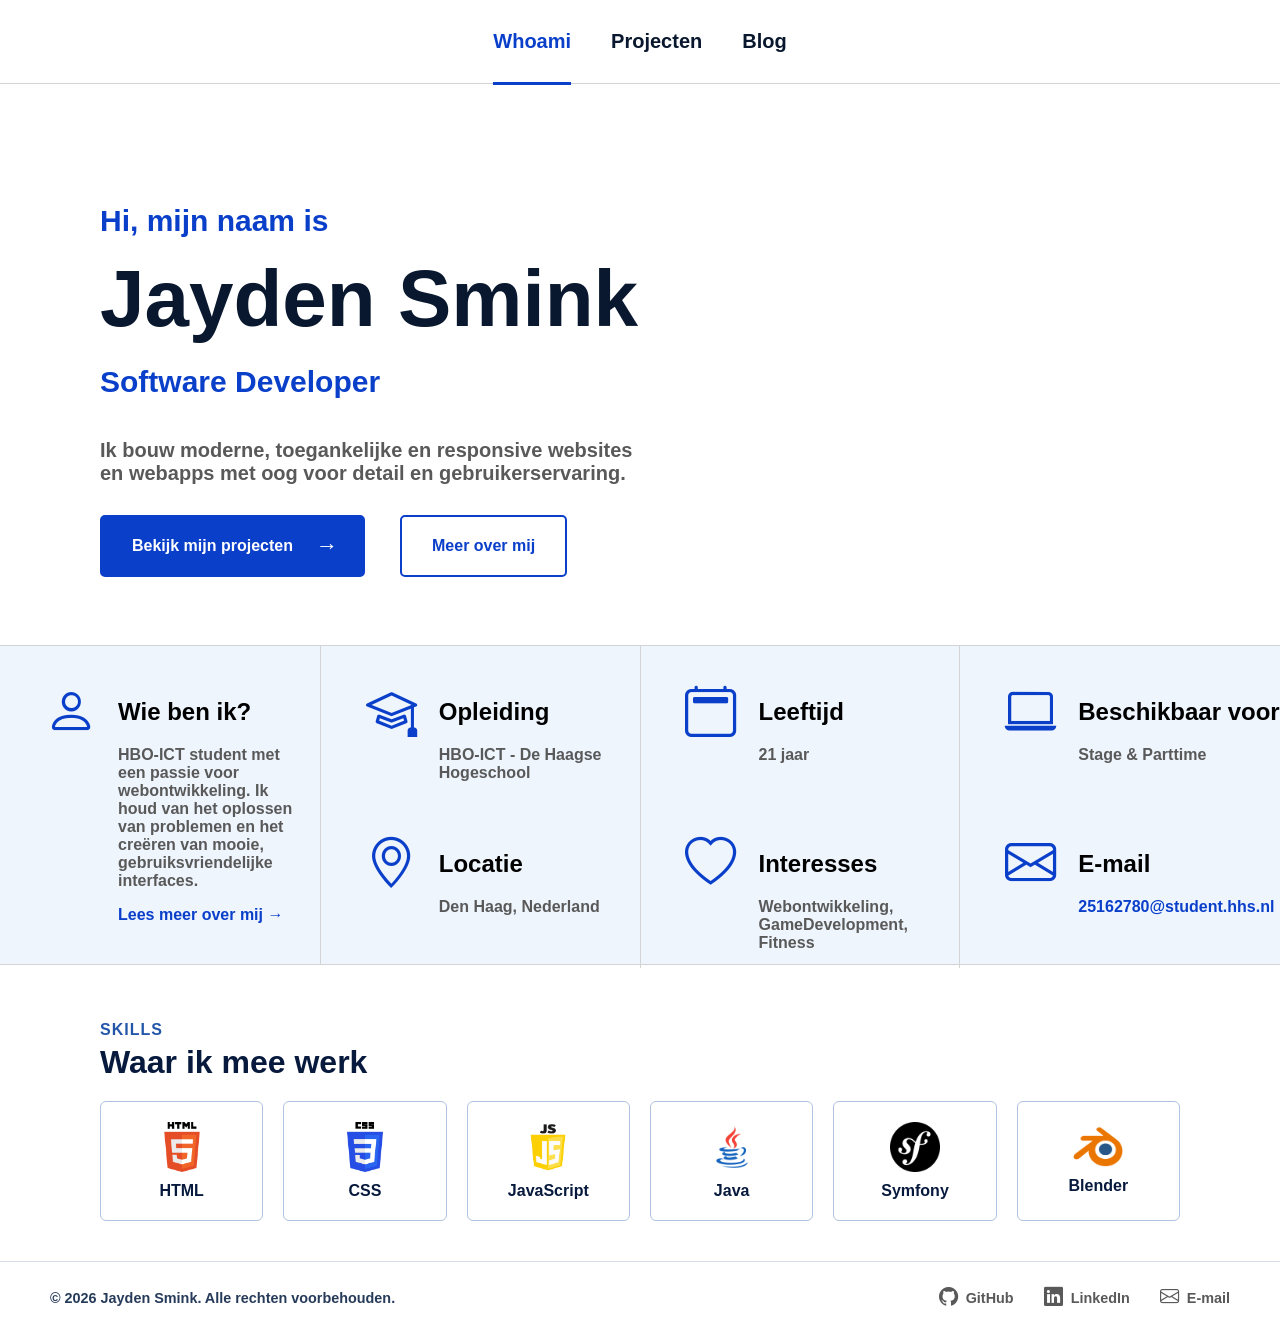
==== commit 9a693a02: "Ik heb het terug veranderd want ik kreeg er een warning bij." ====
--- a/index.html
+++ b/index.html
@@ -45,7 +45,7 @@
                 <div class="about-title">
                     <i class="bi bi-person"></i>
                     <div>
-                        <h1>Wie ben ik?</h1>
+                        <h2>Wie ben ik?</h2>
                         <p>HBO-ICT student met een passie voor webontwikkeling.
                             Ik houd van het oplossen van problemen en het creëren van mooie,
                             gebruiksvriendelijke interfaces.
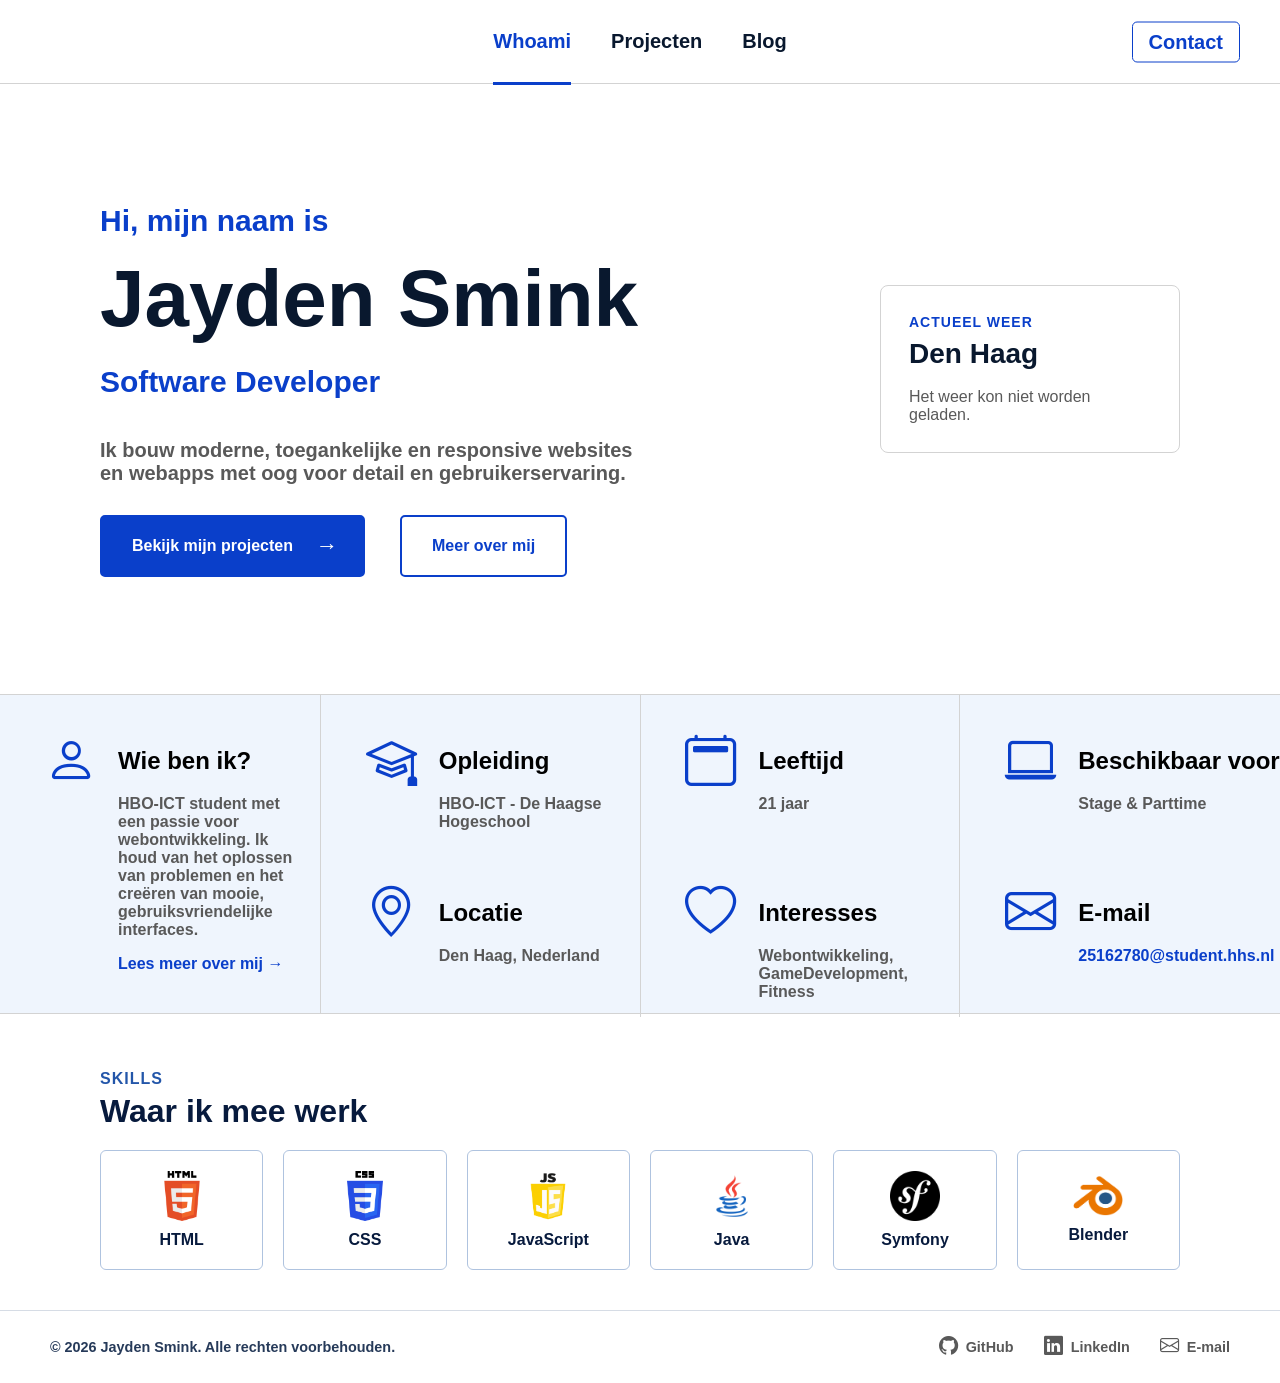
==== commit 9e543248: "Ik heb API en formulier toegevoegd." ====
--- a/index.html
+++ b/index.html
@@ -17,6 +17,9 @@
                 <li><a class="nav-item" href="html/projects.html">Projecten</a></li>
                 <li><a class="nav-item" href="html/blog.html">Blog</a></li>
             </ul>
+
+            <a class="contact-button" href="html/contact.html">Contact</a>
+
         </nav>
     </header>
 
@@ -32,13 +35,24 @@
                 en webapps met oog voor detail en gebruikerservaring.
             </p>
 
-            <a class="project-button" href="/projects.html">
+            <a class="project-button" href="html/projects.html">
                 Bekijk mijn projecten
             </a>
 
-            <a class="blog-button" href="blog.html">
+            <a class="blog-button" href="html/blog.html">
                 Meer over mij
             </a>
+
+            <div class="weather-card">
+                <p class="weather-label">ACTUEEL WEER</p>
+                <h3>Den Haag</h3>
+
+                <p id="weather-status" aria-live="polite">
+                    Weergegevens laden...
+                </p>
+
+                <div id="weather-data"></div>
+            </div>
         </section>
         <section class="about-me">
             <article class="about-intro">
@@ -50,7 +64,7 @@
                             Ik houd van het oplossen van problemen en het creëren van mooie,
                             gebruiksvriendelijke interfaces.
                         </p>
-                        <a href="blog.html">Lees meer over mij →</a>
+                        <a href="html/blog.html">Lees meer over mij →</a>
                     </div>
                 </div>
             </article>
--- a/css/style.css
+++ b/css/style.css
@@ -3,18 +3,15 @@
     font-weight: bold;
     box-sizing: border-box;
 }
-
 body {
     margin: 0;
     min-height: 100vh;
     display: flex;
     flex-direction: column;
 }
-
 main {
     flex: 1;
 }
-
 nav {
     width: 100%;
     border-bottom: 1px solid #d3d3d3;
@@ -22,7 +19,6 @@
     padding-bottom: 30px;
     position: relative;
 }
-
 nav ul {
     display: flex;
     justify-content: center;
@@ -31,32 +27,44 @@
     padding: 0;
     margin: 0;
 }
-
 nav a {
     text-decoration: none;
     color: #09182E;
     font-weight: bold;
     font-size: 20px;
 }
-
 .nav-item {
     transition: 0.3s;
 }
-
 .nav-item:hover {
     color: #0A3FCA;
 }
-
+.contact-button {
+    position: absolute;
+    right: 40px;
+    top: 50%;
+    transform: translateY(-50%);
+    padding: 8px 16px;
+    border: 1px solid #0A3FCA;
+    color: #0A3FCA;
+    border-radius: 5px;
+    transition: 0.5s;
+}
+.contact-button:hover{
+    background-color: #0A3FCA;
+    color: white;
+    transition: 0.5s;
+}
 .active {
     color: #0A3FCA;
     border-bottom: 3px solid;
     padding-bottom: 30px;
 }
-
 .intro {
+    position: relative;
+    min-height: 330px;
     margin-top: 120px;
 }
-
 .intro-text {
     font-weight: bold;
     font-size: 30px;
@@ -64,7 +72,6 @@
     margin: 0 0 15px 0;
     padding-left: 100px;
 }
-
 .intro h1 {
     font-weight: bold;
     font-size: 80px;
@@ -72,7 +79,6 @@
     margin: 0 0 20px 0;
     padding-left: 100px;
 }
-
 .intro h2 {
     font-weight: bold;
     font-size: 30px;
@@ -80,7 +86,6 @@
     margin: 0 0 40px 0;
     padding-left: 100px;
 }
-
 .description {
     font-weight: bold;
     font-size: 20px;
@@ -88,7 +93,6 @@
     margin: 0 0 30px 0;
     padding-left: 100px;
 }
-
 .project-button {
     position: absolute;
     font-weight: bold;
@@ -100,7 +104,6 @@
     border-radius: 5px;
     text-decoration: none;
 }
-
 .project-button::after {
     content: "→";
     position: absolute;
@@ -109,7 +112,6 @@
     transform: translateY(-50%);
     font-size: 22px;
 }
-
 .blog-button {
     position: absolute;
     font-weight: bold;
@@ -121,12 +123,10 @@
     text-decoration: none;
     transition: 0.3s;
 }
-
 .blog-button:hover {
     background-color: #0A3FCA;
     color: white;
 }
-
 .about-me {
     display: flex;
     margin-top: 160px;
@@ -136,34 +136,28 @@
     border-top: 1px solid #d3d3d3;
     border-bottom: 1px solid #d3d3d3;
 }
-
 .about-me p {
     color: #595959;
     padding-right: 1em;
 }
-
 .about-me a {
     color: #0A3FCA;
     text-decoration: none;
 }
-
 .about-intro {
     display: flex;
     flex: 1;
     width: 250px;
     border-right: 1px solid #d3d3d3;
 }
-
 .about-me-items {
     display: grid;
     grid-template-columns: repeat(3, 1fr);
     flex: 3;
 }
-
 .about-item {
     border-right: 1px solid #d3d3d3;
 }
-
 .about-title {
     display: flex;
     align-items: flex-start;
@@ -171,42 +165,35 @@
     padding-top: 2em;
     padding-left: 2.8em;
 }
-
 .no-border {
     border-right: none;
 }
-
-.bi {
+.about-title .bi {
     color: #0A3FCA;
     font-size: 3.2em;
     font-weight: bold;
     padding-right: 0.2em;
     padding-top: 0.1em;
 }
-
 .skills-section {
     padding: 40px 100px;
 }
-
 .section-label {
     color: #2356A9;
     font-weight: bold;
     letter-spacing: 1px;
     margin-bottom: 5px;
 }
-
 .skills-section h2 {
     margin: 0 0 20px;
     color: #071A3D;
     font-size: 2rem;
 }
-
 .skills-grid {
     display: grid;
     grid-template-columns: repeat(6, 1fr);
     gap: 20px;
 }
-
 .skill-card {
     border: 1px solid #AFC3DF;
     border-radius: 6px;
@@ -217,31 +204,26 @@
     justify-content: center;
     text-align: center;
 }
-
 .skill-card i {
     font-size: 2.7rem;
     color: #2356A9;
     margin-bottom: 8px;
 }
-
 .skill-card img {
     max-width: 50px;
     max-height: 50px;
     object-fit: contain;
     margin-bottom: 10px;
 }
-
 img {
     max-width: 100%;
     height: auto;
 }
-
 .skill-card h3 {
     margin: 0;
     font-size: 1rem;
     color: #071A3D;
 }
-
 .site-footer {
     display: flex;
     justify-content: space-between;
@@ -250,13 +232,11 @@
     border-top: 1px solid #d6dce5;
     background-color: #ffffff;
 }
-
 .site-footer p {
     margin: 0;
     color: #263A59;
     font-size: 0.9rem;
 }
-
 .footer-links {
     display: flex;
     justify-content: right;
@@ -269,7 +249,6 @@
     margin: 0;
     position: static;
 }
-
 .footer-links a {
     display: flex;
     align-items: center;
@@ -278,21 +257,17 @@
     text-decoration: none;
     font-size: 0.9rem;
 }
-
 .footer-links i {
     font-size: 1.2rem;
     color: #595959;
     padding: 0;
 }
-
 .footer-links a:hover {
     color: #2356A9;
 }
-
 .project-intro {
     margin-top: 120px;
 }
-
 .project-intro h1 {
     font-weight: bold;
     font-size: 60px;
@@ -300,7 +275,6 @@
     margin: 0 0 20px 0;
     padding-left: 100px;
 }
-
 .projects {
     display: grid;
     grid-template-columns: repeat(3, 1fr);
@@ -309,7 +283,6 @@
     margin-bottom: 40px;
     padding: 0 40px;
 }
-
 .project-card {
     border: 1px solid #d3d3d3;
     border-radius: 8px;
@@ -318,31 +291,26 @@
     gap: 20px;
     min-width: 0;
 }
-
 .project-image {
     width: 45%;
     object-fit: cover;
     border-radius: 6px;
 }
-
 .project-content {
     flex: 1;
     min-width: 0;
 }
-
 .project-title {
     margin-top: 0;
     margin-bottom: 10px;
     font-size: 20px;
     color: #09182E;
 }
-
 .project-description {
     font-weight: normal;
     line-height: 1.5;
     color: #46546A;
 }
-
 .project-technologies {
     display: flex;
     flex-wrap: wrap;
@@ -350,7 +318,6 @@
     list-style: none;
     padding: 0;
 }
-
 .project-technologies li {
     background-color: #F1F5FB;
     padding: 6px 10px;
@@ -358,14 +325,12 @@
     font-size: 14px;
     font-weight: normal;
 }
-
 .project-link {
     display: inline-block;
     margin-top: 10px;
     color: #2356A9;
     text-decoration: none;
 }
-
 .project-filters {
     display: flex;
     gap: 12px;
@@ -373,7 +338,6 @@
     margin-top: 100px;
     margin-left: 50px;
 }
-
 .filter-button {
     border: 1px solid #d3d3d3;
     background-color: white;
@@ -385,26 +349,21 @@
     cursor: pointer;
     transition: 0.2s;
 }
-
 .filter-button:hover {
     border-color: #2356A9;
     color: #2356A9;
 }
-
 .active-filter {
     background-color: #2356A9;
     border-color: #2356A9;
     color: white;
 }
-
 .active-filter:hover {
     color: white;
 }
-
 .blog-intro {
     margin-top: 120px;
 }
-
 .blog-intro h1 {
     font-weight: bold;
     font-size: 60px;
@@ -412,67 +371,56 @@
     margin: 0;
     padding-left: 100px;
 }
-
 .blog-posts {
     display: flex;
     flex-direction: column;
     gap: 20px;
     padding: 80px 100px 40px;
 }
-
 .blog-card {
     border: 1px solid #d3d3d3;
     border-radius: 8px;
     padding: 25px;
     background-color: white;
 }
-
 .blog-header {
     display: flex;
     justify-content: space-between;
     align-items: center;
     gap: 30px;
 }
-
 .blog-date {
     margin: 0 0 8px;
     color: #2356A9;
     font-size: 14px;
 }
-
 .blog-card h2 {
     margin: 0;
     color: #09182E;
     font-size: 24px;
 }
-
 .blog-preview {
     color: #595959;
     font-weight: normal;
     line-height: 1.6;
     margin: 15px 0 0;
 }
-
 .blog-content {
     margin-top: 20px;
     border-top: 1px solid #d6dce5;
     padding-top: 15px;
 }
-
 .blog-content p {
     color: #595959;
     font-weight: normal;
     line-height: 1.6;
 }
-
 .blog-content p:first-child {
     margin-top: 0;
 }
-
 .blog-content p:last-child {
     margin-bottom: 0;
 }
-
 .blog-toggle {
     border: 1px solid #2356A9;
     border-radius: 6px;
@@ -484,25 +432,185 @@
     white-space: nowrap;
     transition: 0.2s;
 }
-
 .blog-toggle:hover {
     background-color: #2356A9;
     color: white;
 }
-
+.weather-card {
+    position: absolute;
+    top: 50%;
+    right: 100px;
+    width: 300px;
+    padding: 28px;
+    transform: translateY(-50%);
+    border: 1px solid #d3d3d3;
+    border-radius: 8px;
+    background-color: white;
+}
+.weather-label {
+    margin: 0 0 8px;
+    color: #0A3FCA;
+    font-size: 14px;
+    letter-spacing: 1px;
+}
+.weather-card h3 {
+    margin: 0 0 18px;
+    color: #09182E;
+    font-size: 28px;
+}
+#weather-status {
+    margin: 0;
+    color: #595959;
+    font-weight: normal;
+}
+#weather-data p {
+    margin: 8px 0;
+    color: #595959;
+    font-weight: normal;
+}
+#weather-data p:first-child {
+    margin-top: 0;
+    color: #09182E;
+    font-size: 36px;
+    font-weight: bold;
+}
+.contact-page {
+    padding: 80px 20px;
+}
+.contact-section {
+    max-width: 650px;
+    margin: 0 auto;
+}
+.contact-header {
+    margin-bottom: 30px;
+}
+.contact-header h1 {
+    margin: 0 0 10px;
+    color: #09182E;
+    font-size: 48px;
+}
+.contact-header p {
+    color: #595959;
+    line-height: 1.6;
+    font-weight: normal;
+}
+.contact-label {
+    color: #0A3FCA;
+    margin-bottom: 10px;
+}
+.contact-form {
+    display: flex;
+    flex-direction: column;
+    gap: 20px;
+    padding: 30px;
+    border: 1px solid #d3d3d3;
+    border-radius: 8px;
+    background-color: white;
+}
+.form-group {
+    display: flex;
+    flex-direction: column;
+    gap: 8px;
+}
+.form-group label {
+    color: #09182E;
+}
+.form-group input,
+.form-group textarea {
+    width: 100%;
+    padding: 12px;
+    border: 1px solid #d3d3d3;
+    border-radius: 5px;
+    font-size: 16px;
+    font-weight: normal;
+    color: #09182E;
+    background-color: white;
+}
+.form-group input:focus,
+.form-group textarea:focus {
+    outline: none;
+    border-color: #0A3FCA;
+}
+.form-group textarea {
+    min-height: 140px;
+    resize: vertical;
+}
+.form-error {
+    min-height: 18px;
+    color: #c62828;
+    font-size: 14px;
+    font-weight: normal;
+}
+.form-group input[aria-invalid="true"],
+.form-group textarea[aria-invalid="true"] {
+    border-color: #c62828;
+}
+.submit-button {
+    align-self: flex-start;
+    display: flex;
+    align-items: center;
+    gap: 7px;
+    width: auto;
+    min-width: 0;
+    padding: 8px 14px;
+    border: 1px solid #0A3FCA;
+    background-color: #0A3FCA;
+    color: white;
+    border-radius: 5px;
+    cursor: pointer;
+    font-size: 14px;
+    line-height: 1.2;
+    transition: 0.2s;
+}
+.submit-button .bi {
+    color: white;
+    font-size: 14px;
+    padding: 0;
+    font-weight: normal;
+}
+.submit-button:hover {
+    background-color: white;
+    color: #0A3FCA;
+}
+.submit-button:hover .bi {
+    color: #0A3FCA;
+}
+.form-status {
+    min-height: 20px;
+    color: #09182E;
+    font-weight: normal;
+}
+@media (max-width: 1100px) {
+    .intro {
+        min-height: 0;
+    }
+    .weather-card {
+        position: relative;
+        top: auto;
+        right: auto;
+        width: auto;
+        max-width: 500px;
+        margin: 130px 40px 0;
+        transform: none;
+    }
+}
 @media (max-width: 768px) {
+    .contact-button {
+        right: 20px;
+    }
     nav ul {
         gap: 25px;
     }
-
     nav a {
         font-size: 18px;
     }
-
     .intro {
         margin-top: 80px;
     }
-
+    .weather-card {
+        margin-left: 40px;
+        margin-right: 40px;
+    }
     .intro-text,
     .intro h1,
     .intro h2,
@@ -510,118 +618,125 @@
         padding-left: 40px;
         padding-right: 40px;
     }
-
     .intro h1 {
         font-size: 60px;
     }
-
     .intro h2 {
         font-size: 26px;
     }
-
     .project-button {
         margin-left: 40px;
     }
-
     .blog-button {
         margin-left: 340px;
     }
-
     .about-me {
         height: auto;
         flex-direction: column;
     }
-
     .about-intro {
         width: 100%;
         border-right: none;
         border-bottom: 1px solid #d3d3d3;
     }
-
     .about-me-items {
         grid-template-columns: repeat(2, 1fr);
     }
-
     .skills-section {
         padding-left: 40px;
         padding-right: 40px;
     }
-
     .skills-grid {
         grid-template-columns: repeat(3, 1fr);
     }
-
     .project-intro {
         margin-top: 80px;
     }
-
     .project-intro .intro-text,
     .project-intro h1 {
         padding-left: 40px;
         padding-right: 40px;
     }
-
     .project-filters {
         margin-left: 40px;
         margin-right: 40px;
     }
-
     .projects {
         grid-template-columns: repeat(2, 1fr);
         padding-left: 40px;
         padding-right: 40px;
     }
-
     .project-card {
         flex-direction: column;
     }
-
     .project-image {
         width: 100%;
     }
-
     .blog-intro {
         margin-top: 80px;
     }
-
     .blog-intro .intro-text,
     .blog-intro h1 {
         padding-left: 40px;
         padding-right: 40px;
     }
-
     .blog-posts {
         padding: 60px 40px 40px;
     }
-
     .site-footer {
         padding-left: 40px;
         padding-right: 40px;
     }
 }
-
 @media (max-width: 480px) {
+    .main-nav {
+        display: flex;
+        flex-direction: column;
+        align-items: center;
+        gap: 20px;
+    }
+    .contact-button {
+        position: static;
+        width: calc(100% - 40px);
+        margin: 0 20px;
+        transform: none;
+        text-align: center;
+    }
+    .contact-page {
+        padding: 50px 20px;
+    }
+    .contact-header h1 {
+        font-size: 40px;
+    }
+    .contact-form {
+        padding: 20px;
+    }
     nav {
         padding-top: 20px;
         padding-bottom: 20px;
     }
-
     nav ul {
         gap: 18px;
     }
-
     nav a {
         font-size: 16px;
     }
-
     .active {
         padding-bottom: 20px;
     }
-
     .intro {
         margin-top: 60px;
     }
-
+    .weather-card {
+        margin: 110px 20px 0;
+        padding: 20px;
+    }
+    .weather-card h3 {
+        font-size: 24px;
+    }
+    #weather-data p:first-child {
+        font-size: 32px;
+    }
     .intro-text,
     .intro h1,
     .intro h2,
@@ -629,23 +744,18 @@
         padding-left: 20px;
         padding-right: 20px;
     }
-
     .intro-text {
         font-size: 22px;
     }
-
     .intro h1 {
         font-size: 44px;
     }
-
     .intro h2 {
         font-size: 22px;
     }
-
     .description {
         font-size: 17px;
     }
-
     .project-button,
     .blog-button {
         position: relative;
@@ -655,131 +765,105 @@
         margin-right: 20px;
         text-align: center;
     }
-
     .project-button {
         margin-top: 10px;
     }
-
     .blog-button {
         margin-top: 80px;
     }
-
     .about-me {
         margin-top: 80px;
         height: auto;
         flex-direction: column;
     }
-
     .about-intro {
         width: 100%;
         min-width: 0;
         border-right: none;
         border-bottom: 1px solid #d3d3d3;
     }
-
     .about-me-items {
         grid-template-columns: 1fr;
     }
-
     .about-item {
         border-right: none;
         border-bottom: 1px solid #d3d3d3;
     }
-
     .about-title {
         padding-left: 20px;
         padding-right: 20px;
     }
-
     .skills-section {
         padding: 40px 20px;
     }
-
     .skills-grid {
         grid-template-columns: repeat(2, 1fr);
         gap: 12px;
     }
-
     .project-intro {
         margin-top: 60px;
     }
-
     .project-intro .intro-text,
     .project-intro h1 {
         padding-left: 20px;
         padding-right: 20px;
     }
-
     .project-intro h1 {
         font-size: 44px;
     }
-
     .project-filters {
         margin-top: 60px;
         margin-left: 20px;
         margin-right: 20px;
         gap: 8px;
     }
-
     .filter-button {
         padding: 8px 14px;
         font-size: 14px;
     }
-
     .projects {
         grid-template-columns: 1fr;
         padding-left: 20px;
         padding-right: 20px;
         margin-top: 25px;
     }
-
     .project-card {
         flex-direction: column;
     }
-
     .project-image {
         width: 100%;
     }
-
     .blog-intro {
         margin-top: 60px;
     }
-
     .blog-intro .intro-text,
     .blog-intro h1 {
         padding-left: 20px;
         padding-right: 20px;
     }
-
     .blog-intro h1 {
         font-size: 44px;
     }
-
     .blog-posts {
         padding: 50px 20px 30px;
     }
-
     .blog-card {
         padding: 20px;
     }
-
     .blog-header {
         flex-direction: column;
         align-items: flex-start;
         gap: 15px;
     }
-
     .blog-toggle {
         width: 100%;
     }
-
     .site-footer {
         flex-direction: column;
         align-items: flex-start;
         gap: 15px;
         padding: 20px;
     }
-
     .footer-links {
         width: auto;
         flex-wrap: wrap;
